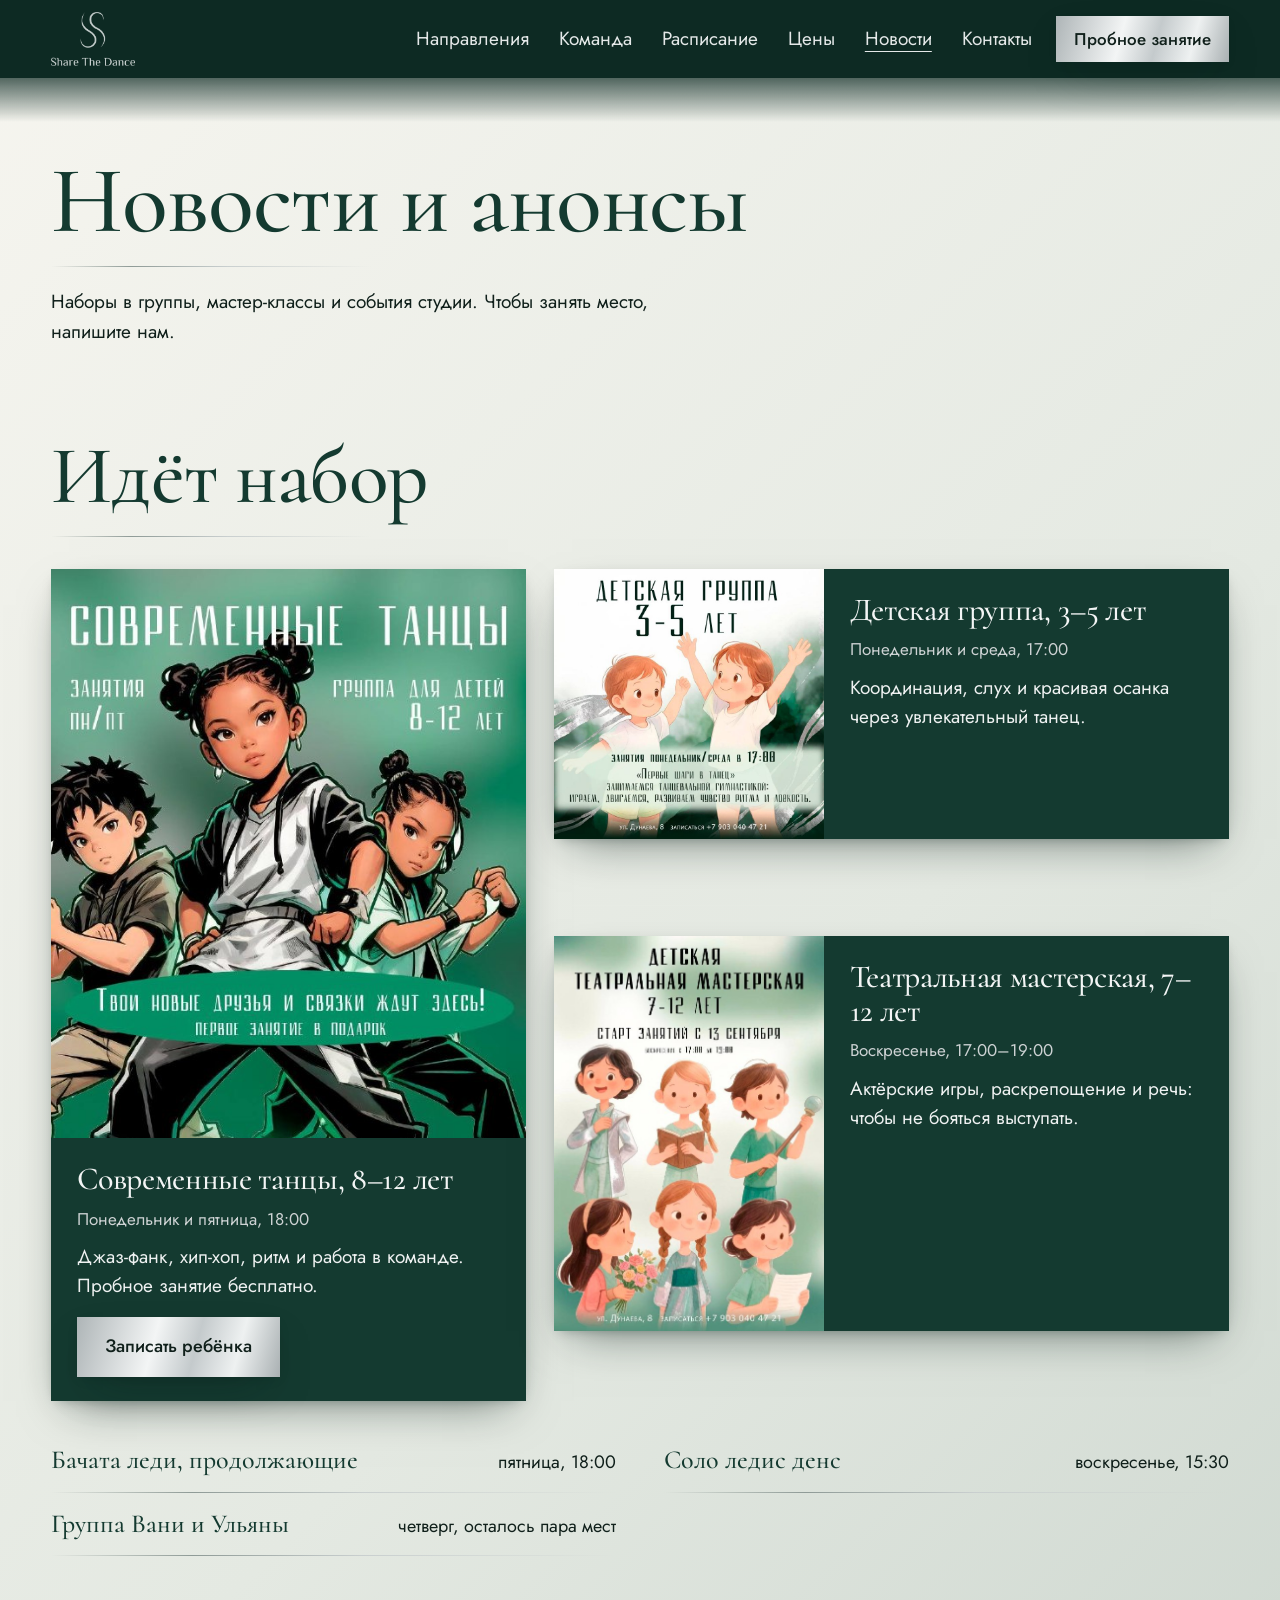
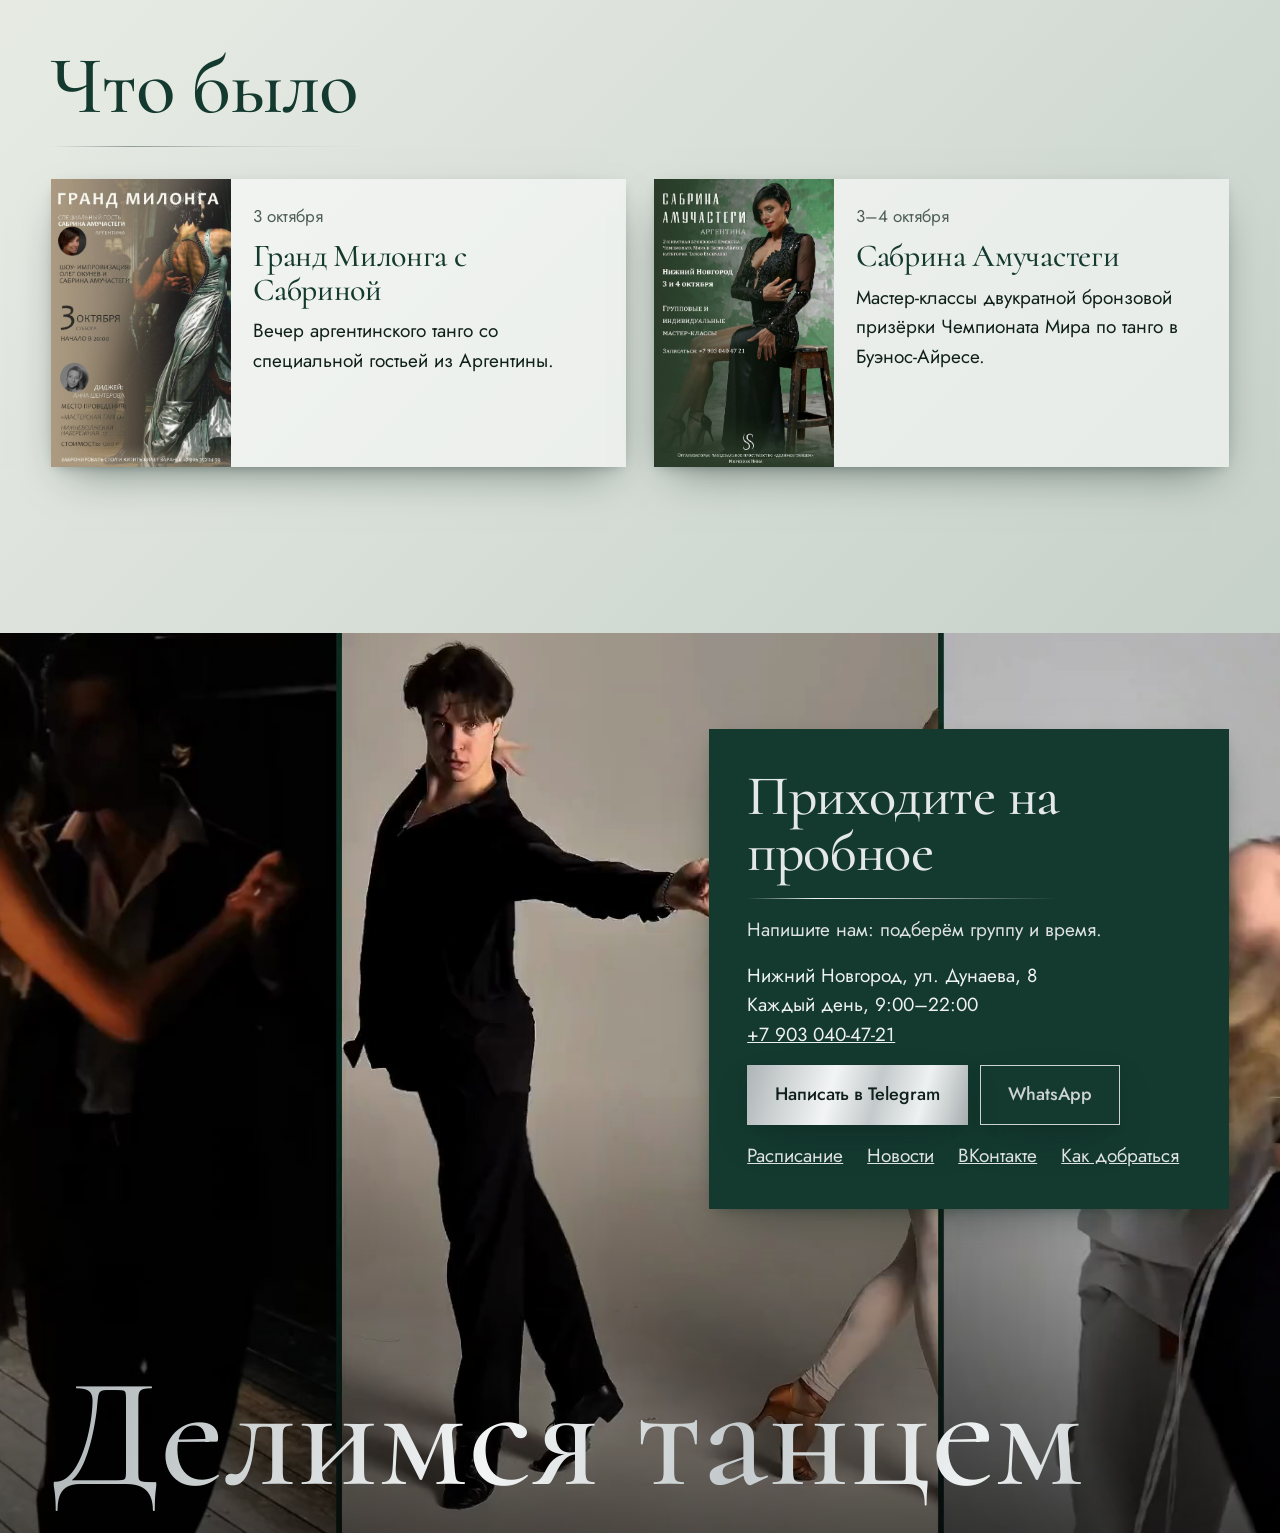
==== news.html @ e827a42c "Запуск: выезжает рамка, видео стартует заранее Co-Authored-By: Claude Opus 5.5 <noreply@anthropic.co" ====
<!doctype html>
<html lang="ru">
<head>
<meta charset="utf-8">
<meta http-equiv="Cache-Control" content="no-cache">
<meta name="viewport" content="width=device-width, initial-scale=1">
<title>Новости и анонсы — Share The Dance</title>
<meta name="description" content="Мастер-классы, открытые уроки и наборы в группы танцевальной студии Share The Dance на Дунаева, 8.">
<link rel="icon" href="img/mark.png">
<link rel="preconnect" href="https://fonts.googleapis.com"><link rel="preconnect" href="https://fonts.gstatic.com" crossorigin>
<link href="https://fonts.googleapis.com/css2?family=Cormorant:wght@500;600&family=Jost:wght@400;500&display=swap" rel="stylesheet">
<link rel="stylesheet" href="css/style.css?v=1793540094">
</head>
<body>
<header class="bar">
  <a class="brand" href="index.html" aria-label="Share The Dance, наверх"><img src="img/logo.png?v=1793524982" alt="Логотип Share The Dance"></a>
  <nav aria-label="Разделы"><a href="index.html#styles">Направления</a><a href="index.html#team">Команда</a><a href="schedule.html">Расписание</a><a href="index.html#prices">Цены</a><a href="news.html" aria-current="page">Новости</a><a href="index.html#visit">Контакты</a></nav>
  <a class="btn btn-small" href="index.html#visit">Пробное занятие</a>
</header>

<main class="news-page wrap light">
  <h1>Новости и анонсы</h1>
  <p>Наборы в группы, мастер-классы и события студии. Чтобы занять место, напишите нам.</p>

  <section class="news-section">
    <h2>Идёт набор</h2>
    <div class="announce">
      <article><img src="img/news/1584.jpg" width="547" height="800" alt="Афиша группы современных танцев для детей 8–12 лет" loading="lazy">
        <div class="a-body"><h3>Современные танцы, 8–12 лет</h3><p class="a-when">Понедельник и пятница, 18:00</p><p>Джаз-фанк, хип-хоп, ритм и работа в команде. Пробное занятие бесплатно.</p><a class="btn" href="https://t.me/share_the_dance">Записать ребёнка</a></div></article>
      <article><img src="img/news/1576.jpg" width="800" height="800" alt="Афиша детской группы 3–5 лет" loading="lazy">
        <div class="a-body"><h3>Детская группа, 3–5 лет</h3><p class="a-when">Понедельник и среда, 17:00</p><p>Координация, слух и красивая осанка через увлекательный танец.</p></div></article>
      <article><img src="img/news/1573.jpg" width="547" height="800" alt="Афиша детской театральной мастерской" loading="lazy">
        <div class="a-body"><h3>Театральная мастерская, 7–12 лет</h3><p class="a-when">Воскресенье, 17:00–19:00</p><p>Актёрские игры, раскрепощение и речь: чтобы не бояться выступать.</p></div></article>
    </div>
    <ul class="list-groups">
      <li><b>Бачата леди, продолжающие</b><span>пятница, 18:00</span></li>
      <li><b>Соло ледис денс</b><span>воскресенье, 15:30</span></li>
      <li><b>Группа Вани и Ульяны</b><span>четверг, осталось пара мест</span></li>
    </ul>
  </section>

  <section class="news-section">
    <h2>Что было</h2>
    <div class="past">
      <article><img src="img/news/1581.jpg" width="500" height="800" alt="Афиша Гранд Милонги" loading="lazy"><div class="a-body"><time datetime="2026-10-03">3 октября</time><h3>Гранд Милонга с Сабриной</h3><p>Вечер аргентинского танго со специальной гостьей из Аргентины.</p></div></article>
      <article><img src="img/news/1570.jpg" width="517" height="800" alt="Афиша мастер-классов Сабрины Амучастеги" loading="lazy"><div class="a-body"><time datetime="2026-10-03">3–4 октября</time><h3>Сабрина Амучастеги</h3><p>Мастер-классы двукратной бронзовой призёрки Чемпионата Мира по танго в Буэнос-Айресе.</p></div></article>
    </div>
  </section>
</main>

<footer class="visit" id="visit">
  <video autoplay muted loop playsinline poster="img/hero-wide-0.jpg" aria-hidden="true" data-lazy="video/hero-wide.mp4"></video>
  <div class="card rv">
    <h2>Приходите на пробное</h2>
    <p>Напишите нам: подберём группу и время.</p>
    <address>Нижний Новгород, ул. Дунаева, 8<br>Каждый день, 9:00–22:00<br><a href="tel:+79030404721">+7 903 040-47-21</a></address>
    <div class="links">
      <a class="btn" href="https://t.me/share_the_dance">Написать в Telegram</a>
      <a class="btn btn-line" href="https://wa.me/79030404721">WhatsApp</a>
    </div>
    <p class="social"><a href="schedule.html">Расписание</a><a href="news.html">Новости</a><a href="https://vk.com/sharethedance">ВКонтакте</a><a href="https://yandex.ru/maps/?text=Нижний%20Новгород%2C%20улица%20Дунаева%2C%208">Как добраться</a></p>
  </div>
  <p class="endname metal" aria-hidden="true">Делимся танцем</p>
</footer>
<script src="js/main.js?v=1793540094"></script>
</body>
</html>
---- css/style.css ----
:root {
  --deep: #0D2A23; --ground: #143A30; --logo: #3C5447; --silver: #CDD2D3; --pearl: #ECEAE2; --ink: #10201B;
  --velvet: radial-gradient(120% 90% at 30% 15%, #2F5A4C 0%, #143A30 52%, #0D2A23 100%);
  --light: linear-gradient(135deg, #F6F5EF 0%, #E4E9E2 52%, #C6D1C9 100%);
  --metal: linear-gradient(105deg, #AEB5B7 0%, #F3F5F5 38%, #C4CACC 58%, #EEF1F1 78%, #A9B0B2 100%);
  --m: clamp(16px, 4vw, 56px); --gap: clamp(96px, 13vw, 190px);
  --serif: Cormorant, Georgia, serif; --sans: Jost, -apple-system, sans-serif;
}
* { box-sizing: border-box; }
html { scroll-behavior: smooth; scroll-padding-top: 80px; }
body { margin: 0; background: var(--ground); color: #DDE1E1; font: 400 19px/1.55 var(--sans); }
img, video { display: block; max-width: 100%; }
img { height: auto; }
a { color: inherit; }
h1, h2, h3 { font-family: var(--serif); font-weight: 500; margin: 0; line-height: 1; letter-spacing: -.01em; }
h2 { font-size: clamp(44px, 6.4vw, 92px); color: #E4E8E8; }
h3 { font-size: 34px; }
p { margin: 0; }
.wrap { padding-inline: var(--m); max-width: 1680px; margin-inline: auto; }
.metal { background: var(--metal); -webkit-background-clip: text; background-clip: text; color: transparent; }
:focus-visible { outline: 2px solid var(--silver); outline-offset: 3px; }

.btn { display: inline-block; padding: 16px 28px; background: var(--metal); color: var(--ink); font-weight: 500; font-size: 18px; text-decoration: none; transition: transform .25s, filter .25s; }
.btn:hover { filter: brightness(1.08); transform: translateY(-2px); }
.btn:active { transform: none; }
.btn-small { padding: 10px 18px; font-size: 17px; }
.btn-line { background: none; color: var(--silver); box-shadow: inset 0 0 0 1px var(--silver); }

.bar { position: fixed; z-index: 10; inset: 0 0 auto; display: flex; align-items: center; justify-content: space-between; gap: 24px; padding: 12px var(--m); transition: background .35s, box-shadow .35s; }
.bar.on { background: var(--deep); }
.bar.on::before { content: ""; position: absolute; inset: 100% 0 auto; height: 44px; background: linear-gradient(180deg, rgba(13,42,35,.7), rgba(13,42,35,0)); pointer-events: none; }
.brand { display: block; line-height: 0; }
.brand img { height: 54px; width: auto; }
.bar nav { display: flex; gap: 30px; margin-left: auto; }
.bar nav a { text-decoration: none; color: #E4E8E8; transition: opacity .2s; }
.bar nav a:hover { opacity: .7; }

.hero { position: relative; height: 100svh; min-height: 620px; overflow: hidden; background: var(--deep); }
.hero-video { position: absolute; inset: 0; width: 100%; height: 100%; object-fit: cover; }
.hero::before { content: ""; position: absolute; z-index: 1; inset: 0 0 auto; height: 200px; background: linear-gradient(180deg, rgba(20,58,48,.94) 0%, rgba(20,58,48,.62) 42%, rgba(20,58,48,0) 100%); }
.hero::after { content: ""; position: absolute; inset: 50% 0 0; background: linear-gradient(180deg, rgba(0,0,0,0), rgba(0,0,0,.66)); }
.hero-text { position: absolute; z-index: 2; inset: auto var(--m) 22px; }
.hero h1 { font-size: 13.6vw; line-height: .92; white-space: nowrap; padding-bottom: .06em; transform-origin: 0 100%; }
.hero-foot { display: flex; justify-content: space-between; align-items: center; gap: 32px; margin-top: 16px; color: #EEF1F1; }
.hero-foot p { max-width: 560px; font-size: 21px; line-height: 1.35; }

.about { display: grid; grid-template-columns: repeat(12, 1fr); gap: 0 32px; padding-block: var(--gap); align-items: stretch; }
.about-img { grid-column: 1 / 6; grid-row: 1 / 3; width: 100%; height: 100%; object-fit: cover; }
.about-tile { grid-column: 6 / 13; background: var(--logo); padding: clamp(28px, 4vw, 64px); display: grid; gap: 24px; align-content: center; }
.about-tile h2 { font-size: clamp(40px, 4.6vw, 72px); }
.facts { grid-column: 6 / 13; display: grid; grid-template-columns: repeat(4, 1fr); gap: 16px; margin: 32px 0 0; }
.facts dt { font: 500 clamp(30px, 3vw, 44px)/1.1 var(--serif); color: #EEF1F1; white-space: nowrap; }
.facts dd { margin: 4px 0 0; font-size: 17px; }

.styles { background: var(--velvet); padding-block: var(--gap); }
.styles-in { display: grid; grid-template-columns: 7fr 5fr; gap: 56px; align-items: start; }
.menu { display: grid; margin-top: 36px; }
.menu button { all: unset; box-sizing: border-box; cursor: pointer; display: flex; justify-content: space-between; align-items: baseline; gap: 16px; padding: 12px 0; font: 500 clamp(28px, 3.2vw, 46px)/1.1 var(--serif); color: #9FB0A9; transition: color .25s, transform .25s; }
.menu button small { font: 400 17px var(--sans); color: #B9C4C0; }
.menu button:hover { color: #EEF1F1; transform: translateX(6px); }
.menu button[aria-pressed="true"] { color: #F3F5F5; }
.menu button:focus-visible { outline: 2px solid var(--silver); outline-offset: 2px; }
.also { margin-top: 32px; max-width: 560px; }
.stage { margin: 0; }
.stage { position: sticky; top: 104px; }
.stage-media { position: relative; height: min(calc(100svh - 370px), 52vw); min-height: 300px; width: 100%; background: var(--deep); overflow: hidden; }
.stage-media video { position: absolute; inset: 0; width: 100%; height: 100%; object-fit: cover; object-position: 50% 22%; opacity: 0; transition: opacity .35s; }
.stage-media video.on { opacity: 1; }
.stage figcaption { display: grid; gap: 12px; margin-top: 20px; justify-items: start; }
.who b { font-weight: 500; color: #EEF1F1; }

.gather { display: grid; grid-template-columns: repeat(12, 1fr); gap: 24px; padding-block: var(--gap); align-items: center; }
.gather img { width: 100%; object-fit: cover; }
.g1 { grid-column: 1 / 4; aspect-ratio: 3 / 4; }
.g2 { grid-column: 1 / 4; grid-row: 2; aspect-ratio: 3 / 4; }
.g-text { grid-column: 4 / 10; grid-row: 1 / 3; padding-inline: clamp(8px, 2vw, 32px); display: grid; gap: 24px; }
.g3 { grid-column: 10 / 13; aspect-ratio: 3 / 4; }
.g4 { grid-column: 10 / 13; grid-row: 2; aspect-ratio: 3 / 4; }

.team { background: var(--deep); padding-block: var(--gap); }
.team-in { display: grid; gap: 48px; }
.team-head { display: grid; grid-template-columns: 5fr 7fr; gap: 32px; align-items: end; }
.team-head img { width: 100%; }
.people { list-style: none; margin: 0; padding: 0; display: grid; grid-template-columns: repeat(3, 1fr); gap: 36px 40px; }
.people b { display: block; font: 500 30px/1.1 var(--serif); color: #EEF1F1; margin-bottom: 6px; }
.people span { font-size: 18px; }

.prices { position: relative; background: var(--light); color: var(--ink); padding-block: var(--gap); overflow: hidden; }
.waves { position: absolute; inset: 0; width: 100%; height: 100%; color: #fff; opacity: .75; }
.prices .wrap { position: relative; }
.price-grid { display: grid; grid-template-columns: repeat(4, 1fr); gap: 32px; margin-top: 44px; }
.price-grid h3 { color: var(--ground); margin-bottom: 14px; font-size: 30px; }
.price-grid dl { margin: 0; }
.price-grid dl div { display: flex; justify-content: space-between; align-items: baseline; gap: 12px; padding: 7px 0; }
.price-grid dt { font-size: 18px; color: var(--ink); }
.price-grid dd { margin: 0; font: 500 24px var(--serif); color: var(--ground); white-space: nowrap; }
.note { margin-top: 36px; max-width: 760px; font-size: 17px; }
.prices h2 { color: var(--ground); }

.voice { display: grid; grid-template-columns: 5fr 7fr; gap: clamp(32px, 6vw, 96px); padding-block: var(--gap); align-items: center; }
.voice img { width: 100%; aspect-ratio: 3 / 4; object-fit: cover; }
blockquote { margin: 32px 0 0; }
blockquote p { font: 500 clamp(26px, 2.4vw, 34px)/1.25 var(--serif); color: #E4E8E8; }
blockquote.small p { font: 400 19px/1.5 var(--sans); color: var(--silver); }
blockquote footer { margin-top: 8px; font-size: 17px; }

.faq { display: grid; grid-template-columns: 7fr 5fr; gap: clamp(32px, 6vw, 96px); padding-bottom: var(--gap); align-items: stretch; }
.faq img { width: 100%; height: 100%; object-fit: cover; }
.faq h2 { margin-bottom: 28px; }
details { padding: 12px 0; }
summary { cursor: pointer; list-style: none; font: 500 28px/1.2 var(--serif); color: #E4E8E8; }
summary::-webkit-details-marker { display: none; }
details p { margin-top: 8px; max-width: 620px; }

.visit { position: relative; overflow: hidden; background: var(--deep); padding: var(--gap) var(--m) 20px; min-height: 100svh; display: flex; flex-direction: column; justify-content: space-between; gap: 64px; }
.visit > video { position: absolute; inset: 0; width: 100%; height: 100%; object-fit: cover; opacity: .55; }
.card { position: relative; align-self: flex-end; background: var(--ground); padding: clamp(28px, 3vw, 48px); max-width: 520px; display: grid; gap: 16px; }
.card h2 { font-size: clamp(42px, 4.4vw, 64px); }
address { font-style: normal; color: #EEF1F1; }
.links { display: flex; flex-wrap: wrap; gap: 12px; }
.social { display: flex; gap: 24px; }
.endname { position: relative; font: 500 12.2vw/1 var(--serif); white-space: nowrap; }

.rv { transition: opacity .8s cubic-bezier(.2,.7,.2,1), transform .8s cubic-bezier(.2,.7,.2,1); }
.js .rv:not(.in) { opacity: 0; transform: translateY(24px); }
@media (prefers-reduced-motion: reduce) { html { scroll-behavior: auto; } .rv, .btn, .menu button { transition: none; } .js .rv:not(.in) { opacity: 1; transform: none; } }

@media (max-width: 1000px) {
  .bar nav { display: none; }
  .about-img, .about-tile, .facts { grid-column: 1 / -1; grid-row: auto; }
  .about-img { aspect-ratio: 4 / 3; height: auto; margin-bottom: 24px; }
  .facts { grid-template-columns: 1fr 1fr; }
  .styles-in, .voice, .faq, .team-head { grid-template-columns: 1fr; }
  .stage { grid-row: 1; }
  .people, .price-grid { grid-template-columns: 1fr 1fr; }
  .g1, .g3 { grid-column: span 6; grid-row: 1; }
  .g2, .g4 { grid-column: span 6; grid-row: 3; }
  .g-text { grid-column: 1 / -1; grid-row: 2; padding: 16px 0; }
  .faq img { aspect-ratio: 4 / 3; height: auto; }
}
@media (max-width: 620px) {
  body { font-size: 18px; }
  .hero-foot { flex-direction: column; align-items: flex-start; gap: 14px; }
  .hero-foot p { font-size: 19px; }
  .people, .price-grid { grid-template-columns: 1fr; }
  .endname { font-size: 13.4vw; }
  .btn-small { padding: 8px 12px; font-size: 16px; }
  .brand img { height: 42px; }
}
.menu button small { white-space: nowrap; }

/* Светлые секции: мягкий градиент от тёплого белого к шалфею */
.light { background: var(--light); color: var(--ink); max-width: none; padding-inline: max(var(--m), calc((100% - 1568px) / 2)); }
.light h2 { color: var(--ground); }
.light .about-tile { color: #EEF1F1; }
.light .about-tile h2 { color: #F3F5F5; }
.light .facts dt { color: var(--ground); }
.light summary { color: var(--ground); }
.faq.light { padding-top: var(--gap); }
.voice { padding-inline: max(var(--m), calc((100% - 1568px) / 2)); }

/* Лоск: мягкие тени у плашек и линии с серебряным бликом */
:root { --lift: 0 18px 44px -18px rgba(8, 28, 22, .55), 0 4px 12px -6px rgba(8, 28, 22, .35); --line: linear-gradient(90deg, rgba(174,181,183,0), #F3F5F5 22%, #AEB5B7 55%, rgba(174,181,183,0)); --line-dark: linear-gradient(90deg, rgba(120,132,128,0), #8F9B97 25%, #C9CFCF 55%, rgba(120,132,128,0)); }
.about-tile, .card, .stage-media, .about-img, .gather img, .voice img, .faq img, .team-head img, .btn { box-shadow: var(--lift); }
.btn-line { box-shadow: inset 0 0 0 1px var(--silver), var(--lift); }
h2::after { content: ""; display: block; width: min(320px, 70%); height: 1px; margin-top: 18px; background: var(--line); }
.light h2::after, .prices h2::after { background: var(--line-dark); }
.people li, .menu button, .price-grid dl div, details { position: relative; }
.menu button::after, .people li::after, .price-grid dl div::after, details::after { content: ""; position: absolute; inset: auto 0 0; height: 1px; background: var(--line); opacity: .4; }
.people li { padding-bottom: 18px; }
.price-grid dl div::after, details::after { background: var(--line-dark); opacity: .7; }

/* Новости и анонсы */
.news-page { padding-block: clamp(130px, 12vw, 170px) var(--gap); }
.news-page h1 { font-size: clamp(52px, 7.4vw, 104px); color: var(--ground); }
.news-page h1::after { content: ""; display: block; width: min(320px, 70%); height: 1px; margin-top: 18px; background: var(--line-dark); }
.news-page > p { margin-top: 20px; max-width: 640px; }
.news-section { margin-top: clamp(56px, 7vw, 96px); }
.announce { display: grid; grid-template-columns: repeat(12, 1fr); gap: 28px; margin-top: 32px; align-items: start; }
.announce article { background: var(--ground); color: #EEF1F1; box-shadow: var(--lift); display: grid; align-content: start; }
.announce article:nth-child(1) { grid-column: span 5; }
.announce article:nth-child(2), .announce article:nth-child(3) { grid-column: span 7; grid-template-columns: 2fr 3fr; }
.announce article:nth-child(1) { grid-row: span 2; }
.announce img { width: 100%; height: 100%; object-fit: cover; }
.announce article:nth-child(1) img { aspect-ratio: 5 / 6; height: auto; object-position: top; }
.a-body { padding: 24px 26px; display: grid; gap: 10px; align-content: start; }
.a-body h3 { color: #F3F5F5; font-size: 32px; line-height: 1.05; }
.a-body time, .a-when { color: var(--silver); font-size: 17px; }
.a-body .btn { justify-self: start; margin-top: 6px; }
.list-groups { list-style: none; padding: 0; margin: 28px 0 0; display: grid; grid-template-columns: repeat(2, 1fr); gap: 0 48px; }
.list-groups li { position: relative; padding: 16px 0; display: flex; justify-content: space-between; gap: 20px; align-items: baseline; }
.list-groups li::after { content: ""; position: absolute; inset: auto 0 0; height: 1px; background: var(--line-dark); }
.list-groups b { font: 500 26px/1.15 var(--serif); color: var(--ground); }
.list-groups span { white-space: nowrap; font-size: 18px; }
.past { display: grid; grid-template-columns: repeat(2, 1fr); gap: 28px; margin-top: 32px; }
.past article { display: grid; grid-template-columns: 180px 1fr; gap: 22px; background: rgba(255,255,255,.55); box-shadow: var(--lift); }
.past img { width: 100%; height: 100%; object-fit: cover; object-position: top; }
.past .a-body h3 { color: var(--ground); }
.past time { color: #4F5F57; font-size: 17px; }
.past .a-body { padding-left: 0; }
.visit .endlogo { display: block; width: min(420px, 70%); margin: 12px auto 28px; }
.bar nav a[aria-current] { text-decoration: underline; text-underline-offset: 6px; }
@media (max-width: 1000px) { .announce article:nth-child(n) { grid-column: 1 / -1; grid-row: auto; } .list-groups, .past { grid-template-columns: 1fr; } }
@media (max-width: 620px) { .announce article:nth-child(n), .past article { grid-template-columns: 1fr; } .past .a-body { padding: 18px; } .past img { aspect-ratio: 4 / 3; height: auto; } .list-groups li { flex-direction: column; gap: 2px; } }

.hero h1 { font-family: var(--serif); }
@media (max-width: 1000px) { .stage { position: static; } .stage-media { height: auto; aspect-ratio: 4 / 5; max-height: 62svh; } }
@media (max-width: 620px) { .hero h1 { font-size: 15.4vw; white-space: normal; } }
/* Видео направлений начинается на уровне списка, под заголовком: вместе с кнопкой умещается в экран */
@media (min-width: 1001px) { .stage { position: static; margin-top: clamp(150px, 12.5vw, 200px); } .stage-media { height: min(calc(100svh - 400px), 44vw); } }
@media (max-width: 620px) { .hero::after { inset: 38% 0 0; background: linear-gradient(180deg, rgba(0,0,0,0), rgba(0,0,0,.74) 45%); } }

/* Расписание */
.days { display: grid; grid-template-columns: repeat(2, 1fr); gap: 28px; margin-top: 44px; align-items: start; }
.day { background: var(--velvet); color: #EEF1F1; padding: clamp(24px, 3vw, 40px); box-shadow: var(--lift); }
.day.today { outline: 2px solid #AEB5B7; outline-offset: 4px; }
.light .day h2 { color: #F3F5F5; font-size: clamp(36px, 3.6vw, 52px); }
.light .day h2::after { background: var(--line); }
.day ul { list-style: none; margin: 18px 0 0; padding: 0; }
.day li { position: relative; display: grid; grid-template-columns: 84px 1fr; gap: 16px; padding: 12px 0; align-items: baseline; }
.day li + li::before { content: ""; position: absolute; inset: 0 0 auto; height: 1px; background: var(--line); opacity: .4; }
.day time { font: 500 26px var(--serif); color: #F3F5F5; }
.day b { display: block; font: 500 26px/1.15 var(--serif); color: #F3F5F5; }
.day span { font-size: 18px; color: #DDE1E1; }
.sch-cta { margin-top: 40px; }
.social { flex-wrap: wrap; }
@media (max-width: 800px) { .days { grid-template-columns: 1fr; } }

/* Запуск: видео спускаются сверху по одному */
.hero-cols { position: absolute; inset: 0; display: grid; grid-template-columns: repeat(3, 1fr); gap: 6px; }
.js .hero:not(.title) .hero-text { opacity: 0; transform: translateY(18px); }
.hero .hero-text { transition: opacity .55s, transform .55s; }
/* Видео направлений: вертикальный прямоугольник 3:4 без обрезки. Подвал: лица в кадре */
.stage-media { aspect-ratio: 3 / 4; }
.stage-media video { object-position: 50% 50%; }
@media (min-width: 1001px) { .stage-media { width: auto; height: min(calc(100svh - 340px), 44vw); } }
@media (max-width: 1000px) { .stage-media { height: auto; max-height: none; max-width: min(100%, calc(70svh * .75)); } }
.visit > video { object-position: 50% 9%; }
/* Подвал: видео целиком, без наезда, поэтому лица не срезаются */
.visit > video { opacity: 1; width: auto; aspect-ratio: 3 / 4; height: 100%; object-fit: cover; object-position: 50% 50%; left: 0; right: auto; }
.card { z-index: 1; }
.endname { z-index: 1; }
@media (max-width: 800px) { .visit { padding-top: calc(133vw + 24px); } .visit > video { width: 100%; height: 133vw; inset: 0 0 auto; } .card { align-self: stretch; max-width: none; } }
@media (min-width: 801px) { .visit > video { top: 78px; height: calc(100% - 78px - 12.2vw - 28px); } }

/* Направления: видео во всю высоту блока со списком */
.stage-text { display: grid; gap: 12px; margin-top: 24px; justify-items: start; }
@media (min-width: 1001px) {
  .styles-in { align-items: stretch; }
  .stage { display: flex; margin-top: 0; }
  .stage-media { flex: 1; width: 100%; height: auto; aspect-ratio: auto; }
}
/* Подвал: видео на всю ширину, общий план */
.visit { isolation: isolate; }
.visit > video { inset: 0; width: 100%; height: 100%; aspect-ratio: auto; object-fit: cover; object-position: 50% 0; opacity: 1; z-index: -2; }
.visit::after { content: ""; position: absolute; z-index: -1; inset: 50% 0 0; background: linear-gradient(180deg, rgba(0,0,0,0), rgba(0,0,0,.66)); }
@media (min-width: 801px) { .visit > video { top: 0; height: 100%; } }
@media (max-width: 800px) { .visit { padding-top: 72svh; } .visit > video { height: 100%; } }

/* Направления: под видео и списком одна строка с описанием и кнопкой */
.stage-text { grid-column: 1 / -1; margin-top: 0; display: flex; flex-wrap: wrap; align-items: center; gap: 12px 36px; }
.stage-text #stageText { flex: 1 1 380px; }
.styles-in { row-gap: 28px; }
@media (min-width: 1001px) { .styles-in { padding-block: 0; } .stage-text .btn { margin-left: auto; } }
/* Подвал ровно в экран: видео видно целиком */
@media (min-width: 801px) { .visit { padding-top: 96px; gap: 24px; min-height: 100svh; } }
@media (min-width: 1001px) { .menu { margin-top: 26px; } .menu button { padding-block: 7px; } .also { margin-top: 22px; } }

/* Запуск: видео запускается, затем его рамка выезжает сверху */
.hc-w { position: relative; min-width: 0; overflow: hidden; background: var(--deep); }
.hc { position: absolute; inset: 0; width: 100%; height: 100%; object-fit: cover; }
.js .hc-w { transform: translate3d(0, -101%, 0); will-change: transform; }
.js .hc-w.in { transform: translate3d(0, 0, 0); transition: transform 1.2s cubic-bezier(.22,.8,.2,1); }
.js .hc-w.done { will-change: auto; transform: none; transition: none; }
@media (max-width: 700px) { .hero-cols { grid-template-columns: 1fr; } .hc-w:nth-child(n+2) { display: none; } }
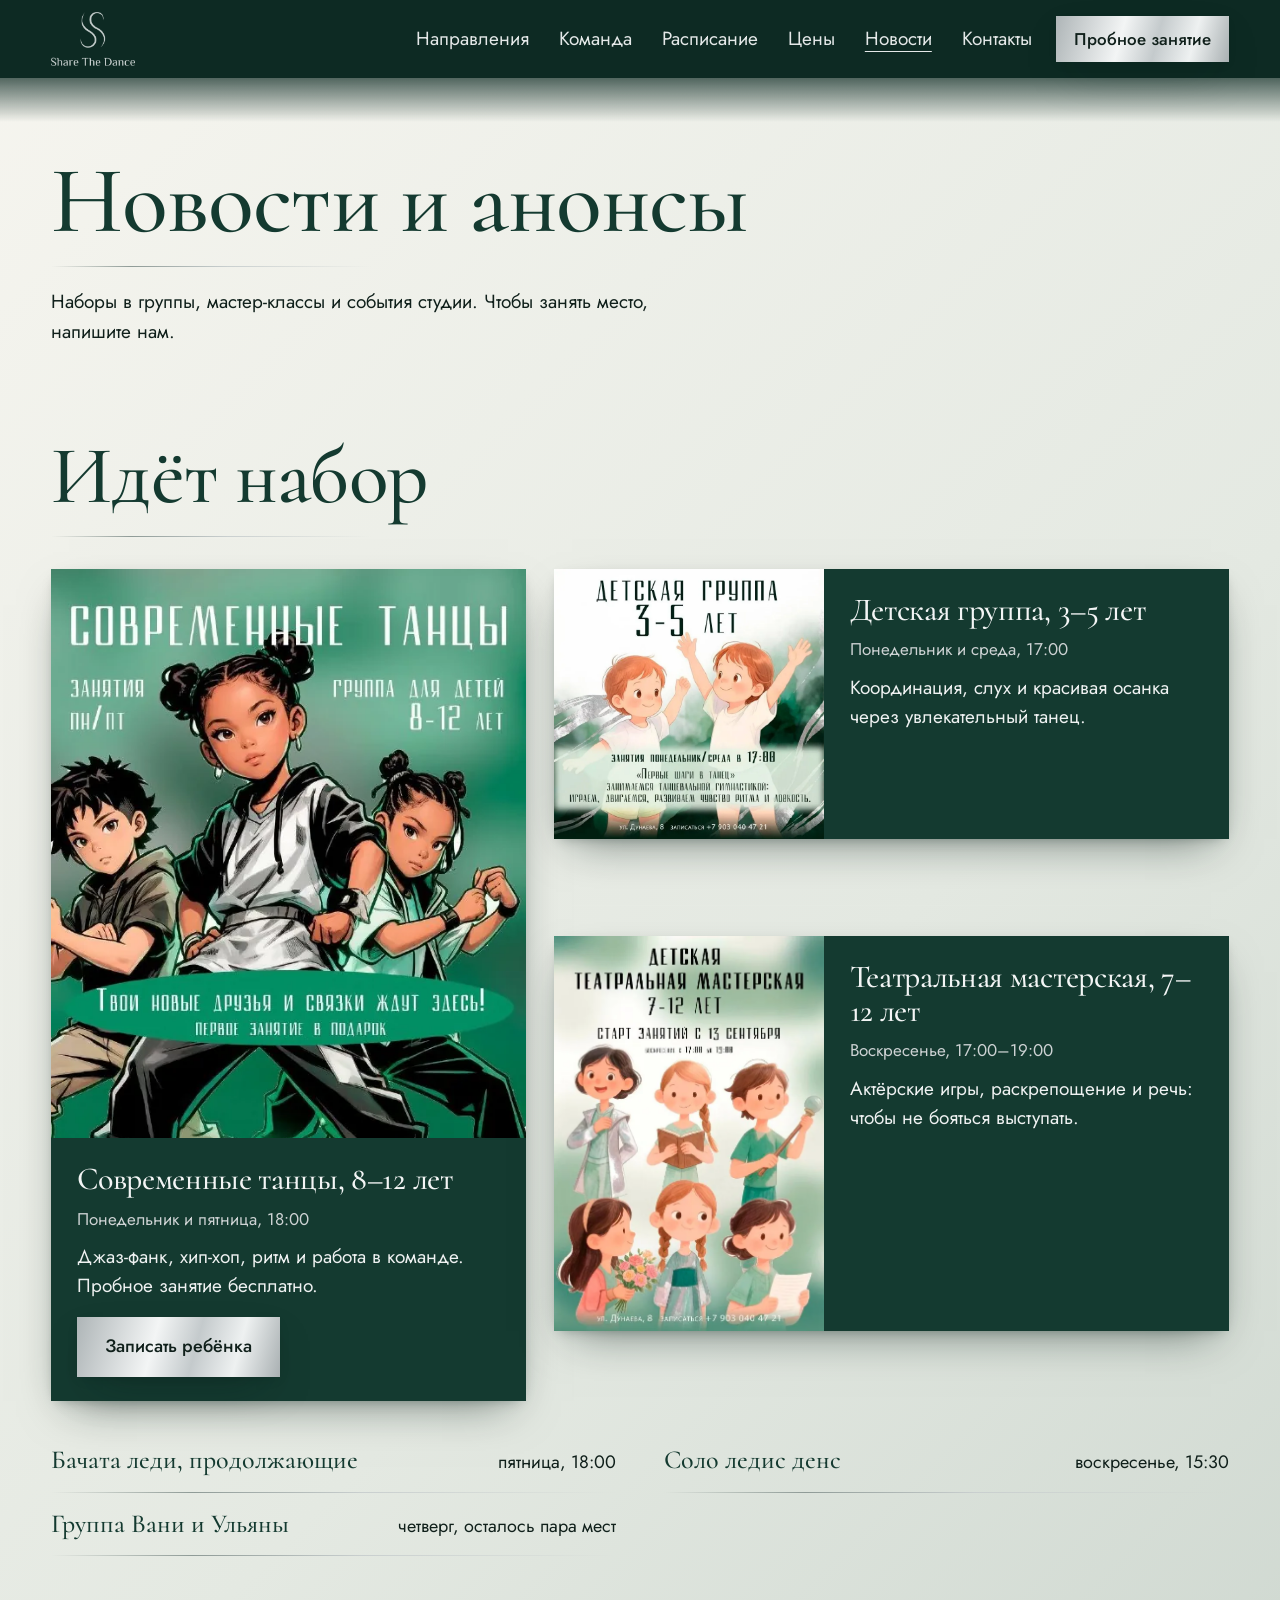
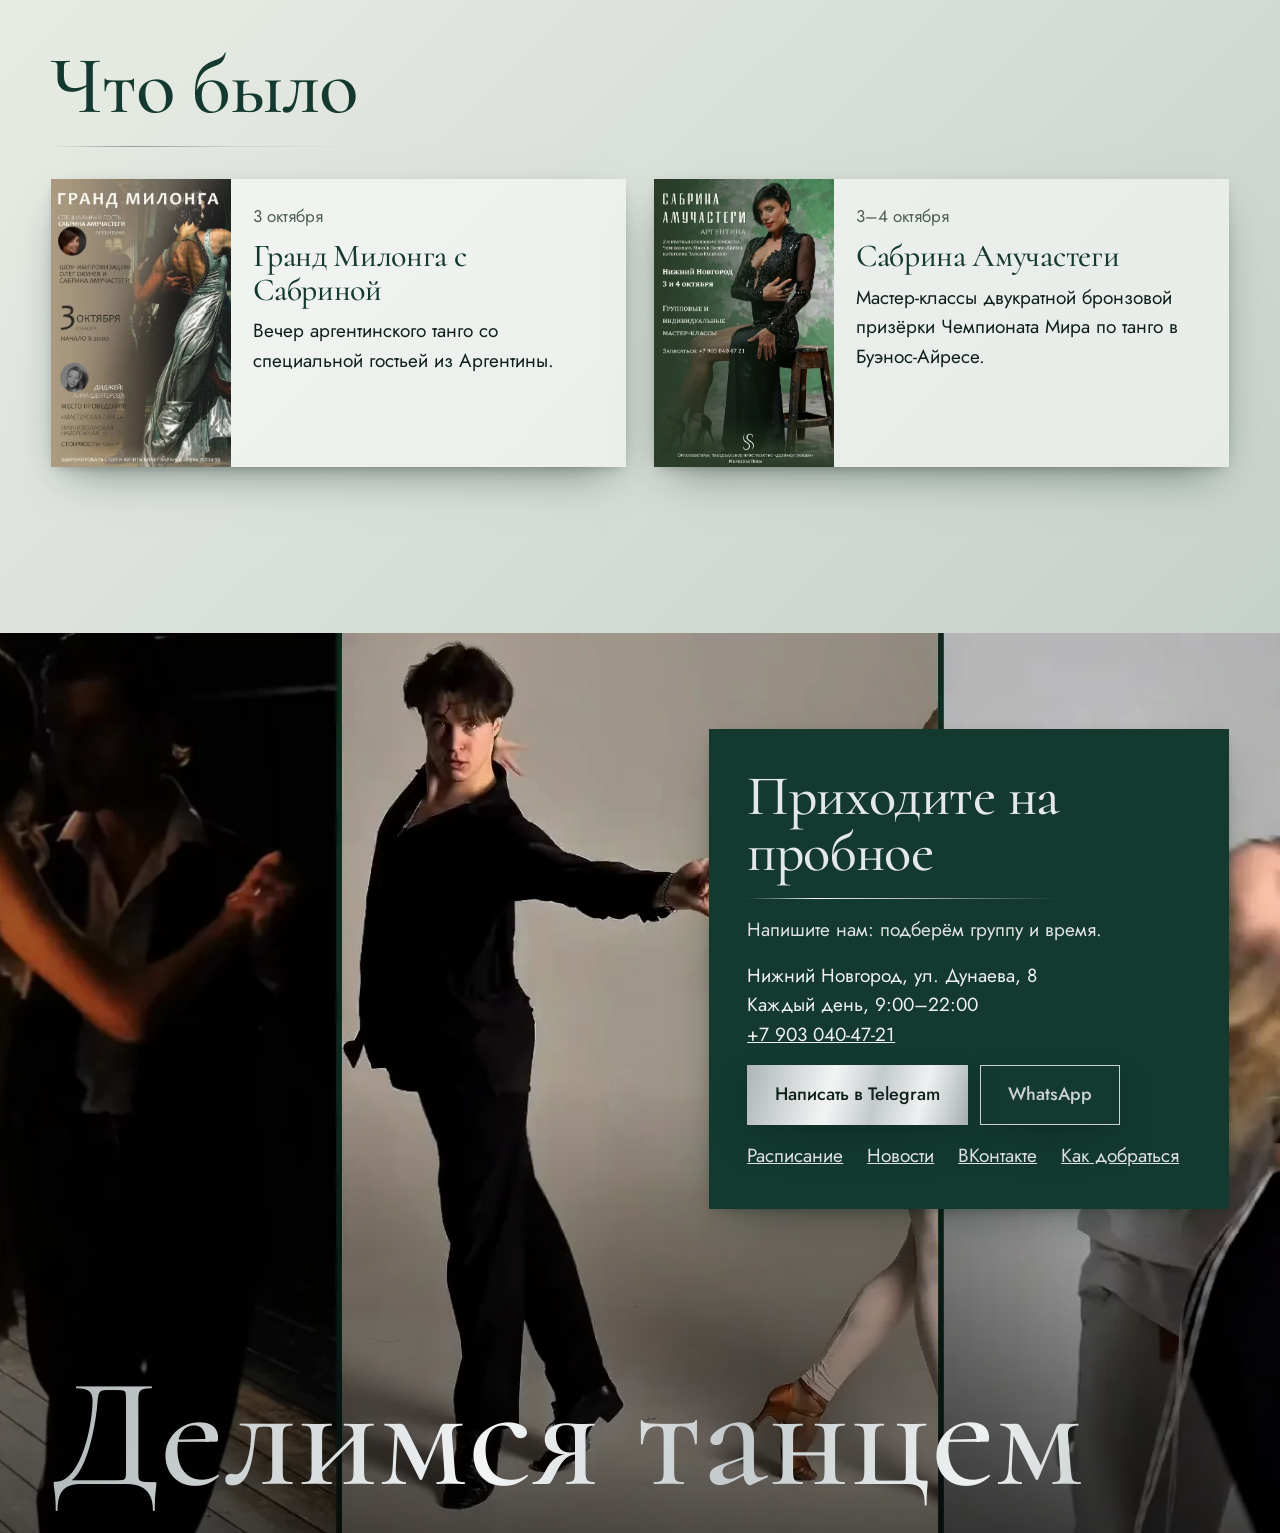
==== commit 8be08412: "Разные кадры в колонках, WebP, чистка файлов, метатеги Co-Authored-By: Claude Opus 5.5 <noreply@anth" ====
--- a/news.html
+++ b/news.html
@@ -9,7 +9,14 @@
 <link rel="icon" href="img/mark.png">
 <link rel="preconnect" href="https://fonts.googleapis.com"><link rel="preconnect" href="https://fonts.gstatic.com" crossorigin>
 <link href="https://fonts.googleapis.com/css2?family=Cormorant:wght@500;600&family=Jost:wght@400;500&display=swap" rel="stylesheet">
-<link rel="stylesheet" href="css/style.css?v=1793540094">
+<link rel="stylesheet" href="css/style.css?v=1793541089">
+<link rel="canonical" href="https://mednikovxx-ux.github.io/l-sharethedance/news.html">
+<meta property="og:title" content="Новости и анонсы — Share The Dance">
+<meta property="og:type" content="website">
+<meta property="og:url" content="https://mednikovxx-ux.github.io/l-sharethedance/news.html">
+<meta property="og:image" content="https://mednikovxx-ux.github.io/l-sharethedance/img/col1.webp">
+<meta property="og:locale" content="ru_RU">
+<script type="application/ld+json">{"@context":"https://schema.org","@type":"DanceSchool","name":"Share The Dance","url":"https://mednikovxx-ux.github.io/l-sharethedance/","telephone":"+7 903 040-47-21","address":{"@type":"PostalAddress","streetAddress":"ул. Дунаева, 8","addressLocality":"Нижний Новгород","addressCountry":"RU"},"openingHours":"Mo-Su 09:00-22:00"}</script>
 </head>
 <body>
 <header class="bar">
@@ -25,11 +32,11 @@
   <section class="news-section">
     <h2>Идёт набор</h2>
     <div class="announce">
-      <article><img src="img/news/1584.jpg" width="547" height="800" alt="Афиша группы современных танцев для детей 8–12 лет" loading="lazy">
+      <article><img src="img/news/1584.webp" width="547" height="800" alt="Афиша группы современных танцев для детей 8–12 лет" loading="lazy">
         <div class="a-body"><h3>Современные танцы, 8–12 лет</h3><p class="a-when">Понедельник и пятница, 18:00</p><p>Джаз-фанк, хип-хоп, ритм и работа в команде. Пробное занятие бесплатно.</p><a class="btn" href="https://t.me/share_the_dance">Записать ребёнка</a></div></article>
-      <article><img src="img/news/1576.jpg" width="800" height="800" alt="Афиша детской группы 3–5 лет" loading="lazy">
+      <article><img src="img/news/1576.webp" width="800" height="800" alt="Афиша детской группы 3–5 лет" loading="lazy">
         <div class="a-body"><h3>Детская группа, 3–5 лет</h3><p class="a-when">Понедельник и среда, 17:00</p><p>Координация, слух и красивая осанка через увлекательный танец.</p></div></article>
-      <article><img src="img/news/1573.jpg" width="547" height="800" alt="Афиша детской театральной мастерской" loading="lazy">
+      <article><img src="img/news/1573.webp" width="547" height="800" alt="Афиша детской театральной мастерской" loading="lazy">
         <div class="a-body"><h3>Театральная мастерская, 7–12 лет</h3><p class="a-when">Воскресенье, 17:00–19:00</p><p>Актёрские игры, раскрепощение и речь: чтобы не бояться выступать.</p></div></article>
     </div>
     <ul class="list-groups">
@@ -42,14 +49,14 @@
   <section class="news-section">
     <h2>Что было</h2>
     <div class="past">
-      <article><img src="img/news/1581.jpg" width="500" height="800" alt="Афиша Гранд Милонги" loading="lazy"><div class="a-body"><time datetime="2026-10-03">3 октября</time><h3>Гранд Милонга с Сабриной</h3><p>Вечер аргентинского танго со специальной гостьей из Аргентины.</p></div></article>
-      <article><img src="img/news/1570.jpg" width="517" height="800" alt="Афиша мастер-классов Сабрины Амучастеги" loading="lazy"><div class="a-body"><time datetime="2026-10-03">3–4 октября</time><h3>Сабрина Амучастеги</h3><p>Мастер-классы двукратной бронзовой призёрки Чемпионата Мира по танго в Буэнос-Айресе.</p></div></article>
+      <article><img src="img/news/1581.webp" width="500" height="800" alt="Афиша Гранд Милонги" loading="lazy"><div class="a-body"><time datetime="2026-10-03">3 октября</time><h3>Гранд Милонга с Сабриной</h3><p>Вечер аргентинского танго со специальной гостьей из Аргентины.</p></div></article>
+      <article><img src="img/news/1570.webp" width="517" height="800" alt="Афиша мастер-классов Сабрины Амучастеги" loading="lazy"><div class="a-body"><time datetime="2026-10-03">3–4 октября</time><h3>Сабрина Амучастеги</h3><p>Мастер-классы двукратной бронзовой призёрки Чемпионата Мира по танго в Буэнос-Айресе.</p></div></article>
     </div>
   </section>
 </main>
 
 <footer class="visit" id="visit">
-  <video autoplay muted loop playsinline poster="img/hero-wide-0.jpg" aria-hidden="true" data-lazy="video/hero-wide.mp4"></video>
+  <video autoplay muted loop playsinline poster="img/hero-wide-0.webp" aria-hidden="true" data-lazy="video/hero-wide.mp4"></video>
   <div class="card rv">
     <h2>Приходите на пробное</h2>
     <p>Напишите нам: подберём группу и время.</p>
@@ -62,6 +69,6 @@
   </div>
   <p class="endname metal" aria-hidden="true">Делимся танцем</p>
 </footer>
-<script src="js/main.js?v=1793540094"></script>
+<script src="js/main.js?v=1793541089"></script>
 </body>
 </html>
--- a/css/style.css
+++ b/css/style.css
@@ -273,3 +273,66 @@
 .js .hc-w.in { transform: translate3d(0, 0, 0); transition: transform 1.2s cubic-bezier(.22,.8,.2,1); }
 .js .hc-w.done { will-change: auto; transform: none; transition: none; }
 @media (max-width: 700px) { .hero-cols { grid-template-columns: 1fr; } .hc-w:nth-child(n+2) { display: none; } }
+
+/* Направления: справа колонка видео с описанием и кнопкой, слева список на ту же высоту */
+.stage-text { display: grid; grid-column: auto; gap: 10px; justify-items: start; margin-top: 16px; }
+.stage-text #stageText { flex: none; }
+.stage-text .btn { margin-left: 0; }
+@media (min-width: 1001px) {
+  .styles-in { grid-template-columns: minmax(0, 1fr) min(38vw, calc((100svh - 300px) * .75)); gap: 64px; }
+  .stage { display: block; }
+  .stage-media { flex: none; width: 100%; height: auto; aspect-ratio: 3 / 4; }
+  .styles-list { display: flex; flex-direction: column; }
+  .menu { flex: 1; align-content: space-between; }
+}
+
+/* Отзывы: реплики людей */
+.voice { display: block; }
+.talk { columns: 3; column-gap: 28px; margin-top: 40px; }
+.msg { break-inside: avoid; margin: 0 0 28px; }
+.msg blockquote { position: relative; margin: 0; padding: 22px 24px; background: #F1F0E9; color: var(--ink); font: 400 18px/1.5 var(--sans); border-radius: 18px 18px 18px 4px; box-shadow: var(--lift); }
+.msg blockquote::after { content: ""; position: absolute; left: 0; bottom: -12px; width: 18px; height: 12px; background: #F1F0E9; clip-path: polygon(0 0, 100% 0, 0 100%); }
+.msg figcaption { display: flex; align-items: center; gap: 12px; margin: 20px 0 0 4px; font-size: 16px; line-height: 1.25; }
+.msg figcaption b { display: block; font-weight: 500; color: #F3F5F5; font-size: 18px; }
+.ava { flex: none; width: 44px; height: 44px; border-radius: 50%; display: grid; place-items: center; background: var(--logo); color: #F3F5F5; font-size: 15px; font-weight: 500; }
+.more { margin-top: 12px; }
+@media (max-width: 1000px) { .talk { columns: 2; } }
+@media (max-width: 620px) { .talk { columns: 1; } }
+/* Расписание: таблица недели */
+.filter { display: flex; gap: 8px; margin-top: 28px; flex-wrap: wrap; }
+.filter button { all: unset; cursor: pointer; padding: 10px 20px; font-size: 18px; color: var(--ground); box-shadow: inset 0 0 0 1px #9FB0A9; }
+.filter button[aria-pressed="true"] { background: var(--ground); color: #F3F5F5; box-shadow: none; }
+.filter button:focus-visible { outline: 2px solid var(--ground); outline-offset: 2px; }
+.tt-box { margin-top: 24px; background: #FFFFFF99; box-shadow: var(--lift); }
+.tt { width: 100%; border-collapse: collapse; table-layout: fixed; }
+.tt th, .tt td { padding: 10px; vertical-align: top; text-align: left; border-bottom: 1px solid #D5DDD7; }
+.tt thead th { background: var(--ground); color: #F3F5F5; font: 500 28px var(--serif); padding: 14px; }
+.tt thead th:first-child, .tt tbody th { width: 110px; }
+.tt tbody th { font: 500 26px var(--serif); color: var(--ground); padding-top: 18px; }
+.tt thead th.today { background: var(--logo); }
+.tt td.today { background: #DDE6DF; }
+.c { padding: 12px 14px; margin-bottom: 6px; }
+.c:last-child { margin-bottom: 0; }
+.c b { display: block; font-weight: 500; font-size: 18px; line-height: 1.2; }
+.c span { font-size: 16px; }
+.c.adult { background: var(--ground); color: #F3F5F5; }
+.c.kid { background: #C6D5CB; color: var(--ink); }
+.c[hidden], .row-c[hidden] { display: none; }
+.tt-list { display: none; margin-top: 24px; }
+.tt-list h2 { font-size: 34px; margin: 24px 0 10px; }
+.tt-list h2::after { display: none; }
+.row-c { display: grid; grid-template-columns: 70px 1fr; gap: 12px; align-items: center; margin-bottom: 8px; }
+.row-c time { font: 500 24px var(--serif); color: var(--ground); }
+.row-c .c { margin: 0; }
+.sch-note { margin-top: 22px; }
+@media (max-width: 800px) { .tt-box { display: none; } .tt-list { display: block; } }
+/* Направления: большой прямоугольник 3:4 на высоту экрана, описание и кнопка плашкой внутри него */
+@media (min-width: 1001px) {
+  .styles-in { grid-template-columns: minmax(0, 1fr) min(42vw, calc((100svh - 100px) * .75)); align-items: stretch; }
+  .stage { position: relative; display: block; }
+  .stage-text { position: absolute; left: 14px; right: 14px; bottom: 14px; margin: 0; padding: 14px 18px; background: var(--ground); box-shadow: var(--lift); display: grid; grid-template-columns: 1fr auto; gap: 8px 16px; align-items: center; }
+  .stage-text #stageText { grid-column: 1 / -1; font-size: 17px; line-height: 1.35; }
+  .stage-text .who { font-size: 17px; line-height: 1.25; }
+  .stage-text .btn { padding: 11px 18px; font-size: 17px; white-space: nowrap; }
+}
+@media (min-width: 1001px) { .stage { top: 0; } }
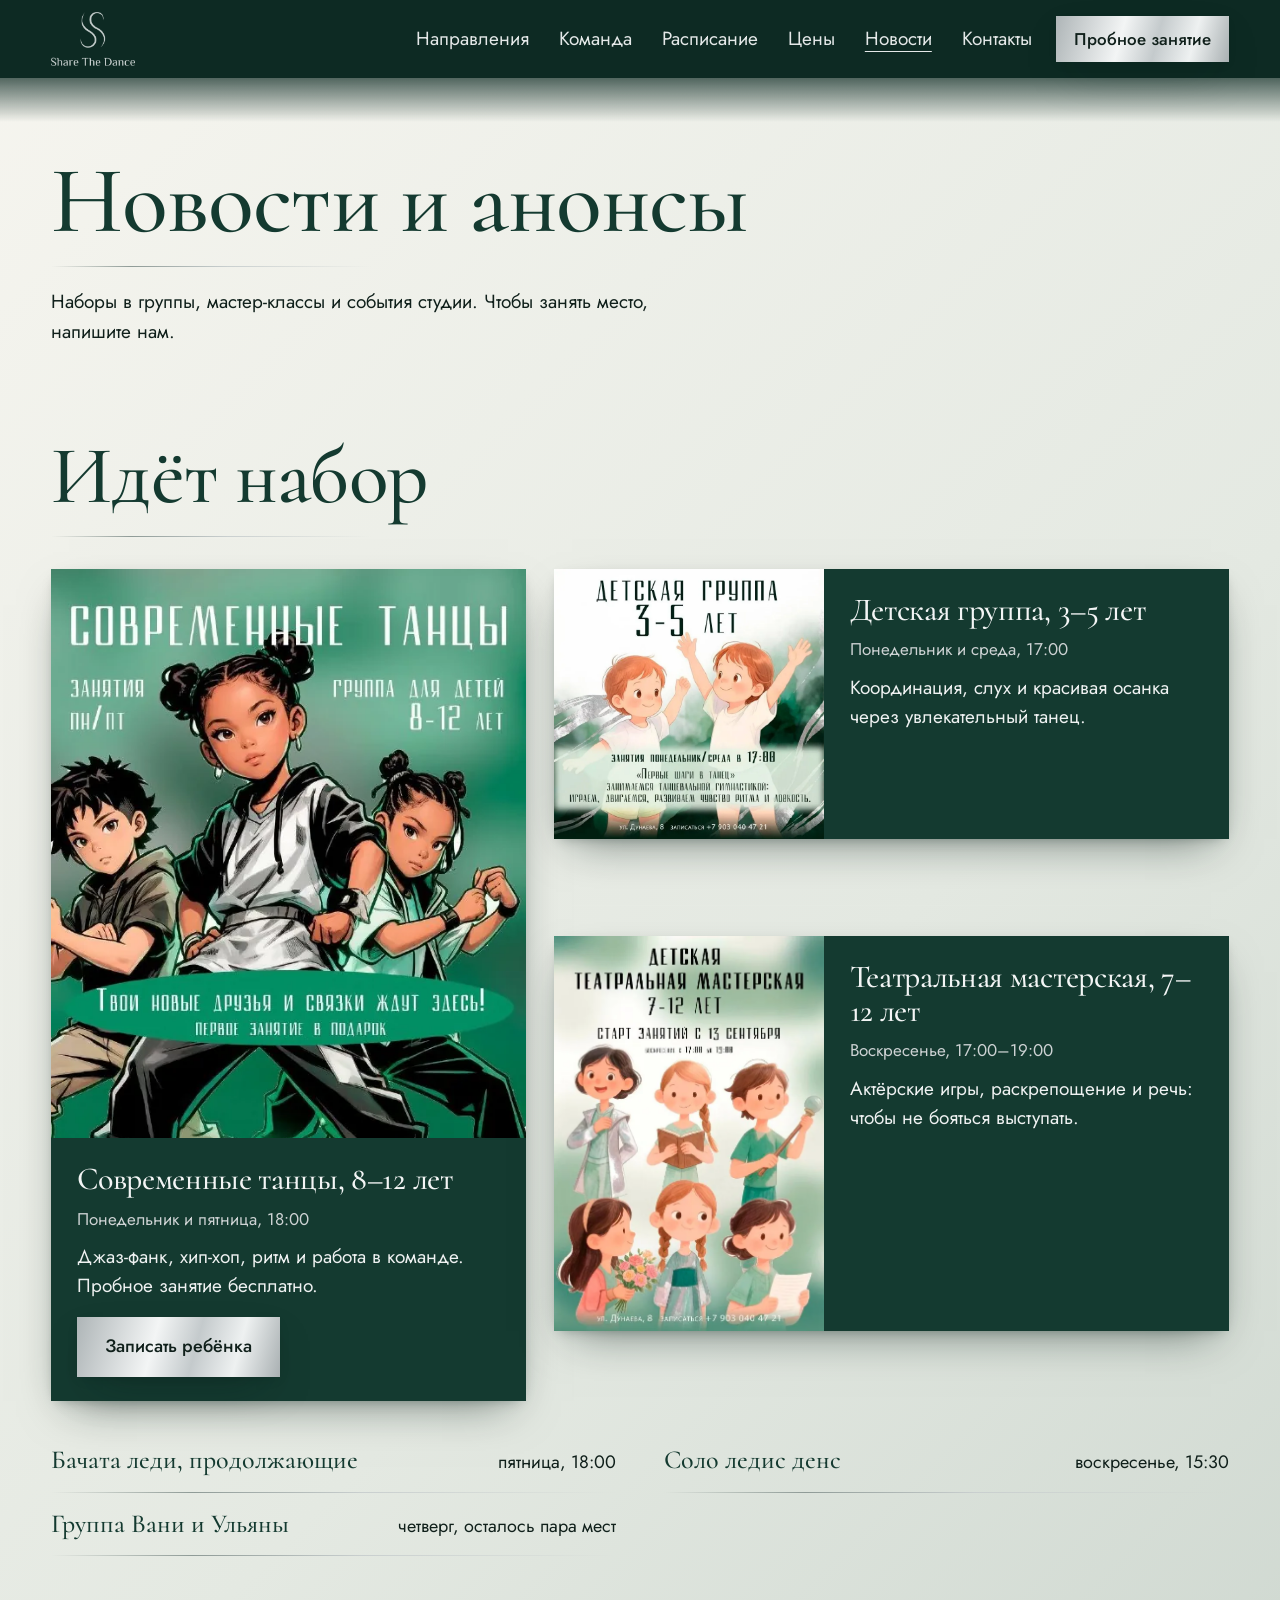
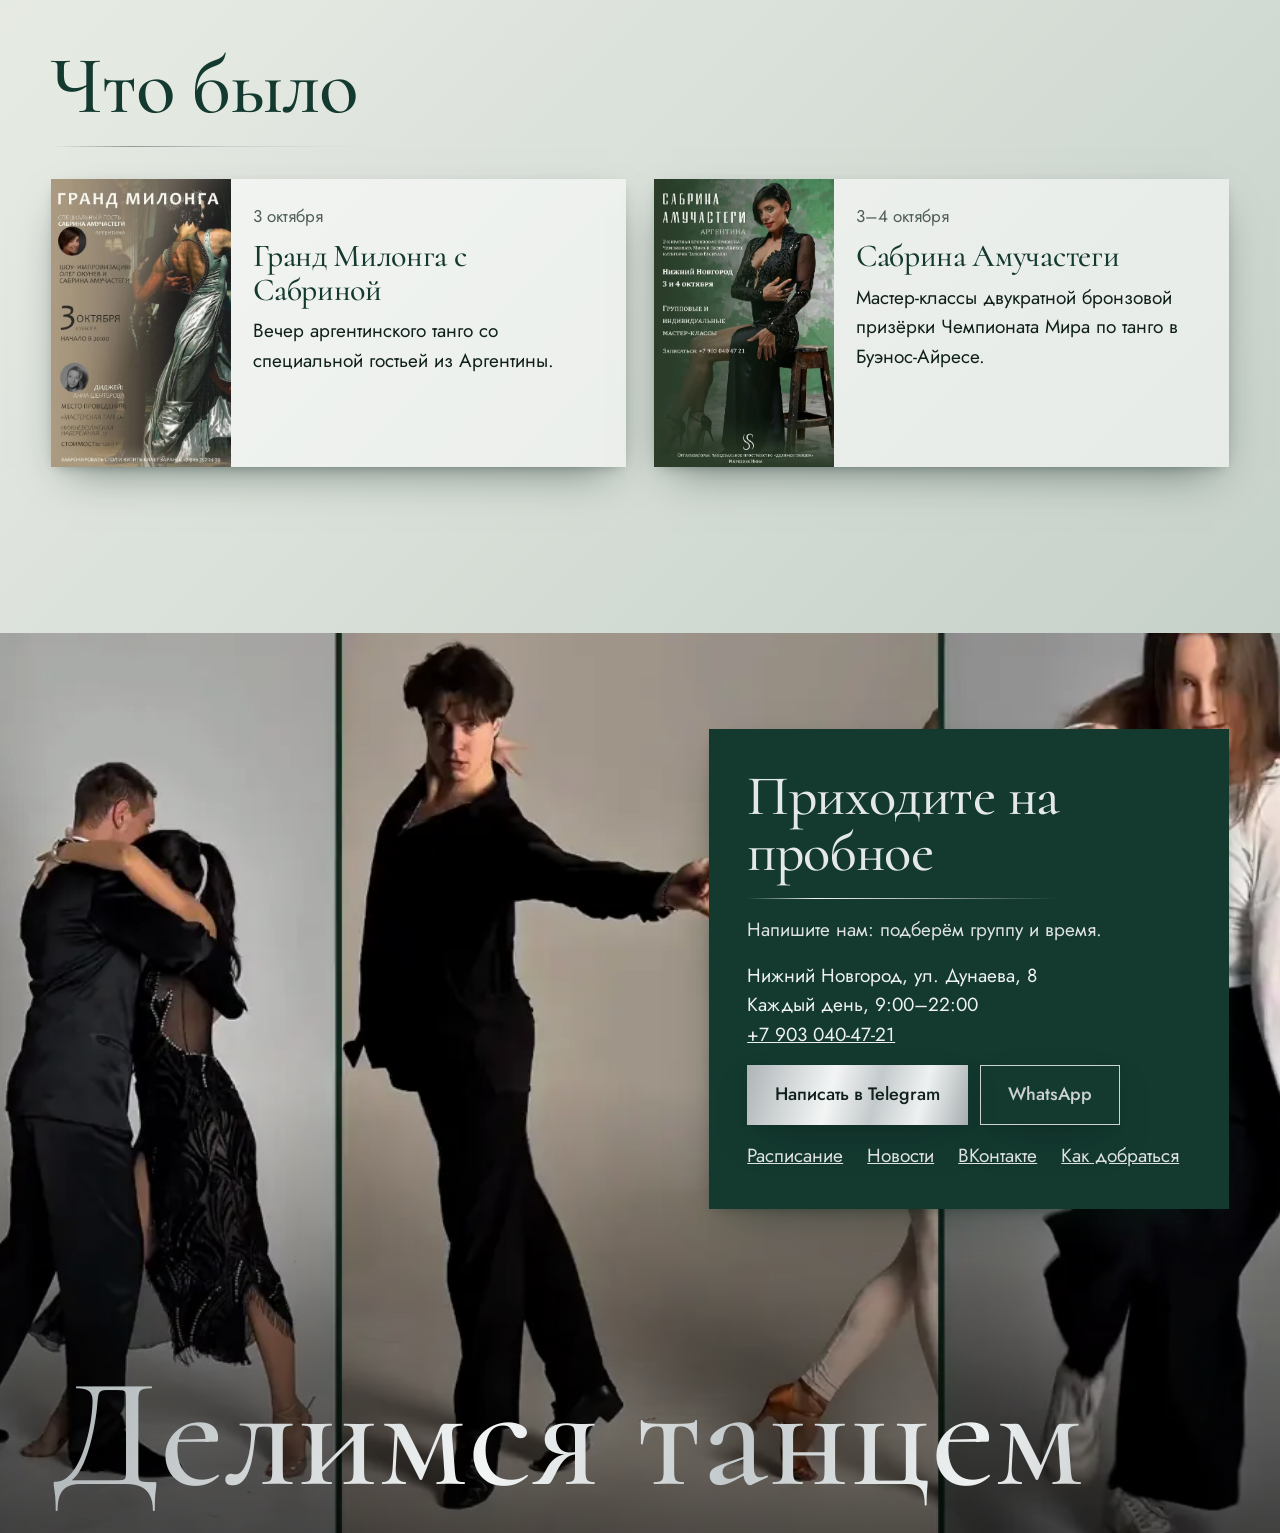
==== commit 46c5347b: "Чёткие видео 1080p, стабильный запуск, меню на телефоне Co-Authored-By: Claude Opus 5.5 <noreply@ant" ====
--- a/news.html
+++ b/news.html
@@ -9,7 +9,7 @@
 <link rel="icon" href="img/mark.png">
 <link rel="preconnect" href="https://fonts.googleapis.com"><link rel="preconnect" href="https://fonts.gstatic.com" crossorigin>
 <link href="https://fonts.googleapis.com/css2?family=Cormorant:wght@500;600&family=Jost:wght@400;500&display=swap" rel="stylesheet">
-<link rel="stylesheet" href="css/style.css?v=1793541089">
+<link rel="stylesheet" href="css/style.css?v=1793542133">
 <link rel="canonical" href="https://mednikovxx-ux.github.io/l-sharethedance/news.html">
 <meta property="og:title" content="Новости и анонсы — Share The Dance">
 <meta property="og:type" content="website">
@@ -21,7 +21,8 @@
 <body>
 <header class="bar">
   <a class="brand" href="index.html" aria-label="Share The Dance, наверх"><img src="img/logo.png?v=1793524982" alt="Логотип Share The Dance"></a>
-  <nav aria-label="Разделы"><a href="index.html#styles">Направления</a><a href="index.html#team">Команда</a><a href="schedule.html">Расписание</a><a href="index.html#prices">Цены</a><a href="news.html" aria-current="page">Новости</a><a href="index.html#visit">Контакты</a></nav>
+  <nav id="siteNav" aria-label="Разделы"><a href="index.html#styles">Направления</a><a href="index.html#team">Команда</a><a href="schedule.html">Расписание</a><a href="index.html#prices">Цены</a><a href="news.html" aria-current="page">Новости</a><a href="index.html#visit">Контакты</a></nav>
+  <button class="burger" type="button" aria-expanded="false" aria-controls="siteNav">Меню</button>
   <a class="btn btn-small" href="index.html#visit">Пробное занятие</a>
 </header>
 
@@ -56,7 +57,7 @@
 </main>
 
 <footer class="visit" id="visit">
-  <video autoplay muted loop playsinline poster="img/hero-wide-0.webp" aria-hidden="true" data-lazy="video/hero-wide.mp4"></video>
+  <video autoplay muted loop playsinline poster="img/hero-wide-0.webp" aria-hidden="true" data-lazy="video/hero-wide.mp4?v=1793542133"></video>
   <div class="card rv">
     <h2>Приходите на пробное</h2>
     <p>Напишите нам: подберём группу и время.</p>
@@ -69,6 +70,6 @@
   </div>
   <p class="endname metal" aria-hidden="true">Делимся танцем</p>
 </footer>
-<script src="js/main.js?v=1793541089"></script>
+<script src="js/main.js?v=1793542133"></script>
 </body>
 </html>
--- a/css/style.css
+++ b/css/style.css
@@ -336,3 +336,15 @@
   .stage-text .btn { padding: 11px 18px; font-size: 17px; white-space: nowrap; }
 }
 @media (min-width: 1001px) { .stage { top: 0; } }
+
+/* Меню на телефоне и планшете */
+.burger { display: none; all: unset; }
+.burger { display: none; cursor: pointer; padding: 10px 12px; color: #F3F5F5; font-size: 17px; margin-left: auto; }
+.burger:focus-visible { outline: 2px solid var(--silver); }
+@media (max-width: 1000px) {
+  .burger { display: block; }
+  .bar .btn-small { margin-left: 0; }
+  .bar.open { background: var(--deep); }
+  .bar.open nav { display: flex; flex-direction: column; gap: 0; position: absolute; top: 100%; left: 0; right: 0; margin: 0; padding: 8px var(--m) 20px; background: var(--deep); box-shadow: var(--lift); }
+  .bar.open nav a { padding: 12px 0; font-size: 20px; }
+}
